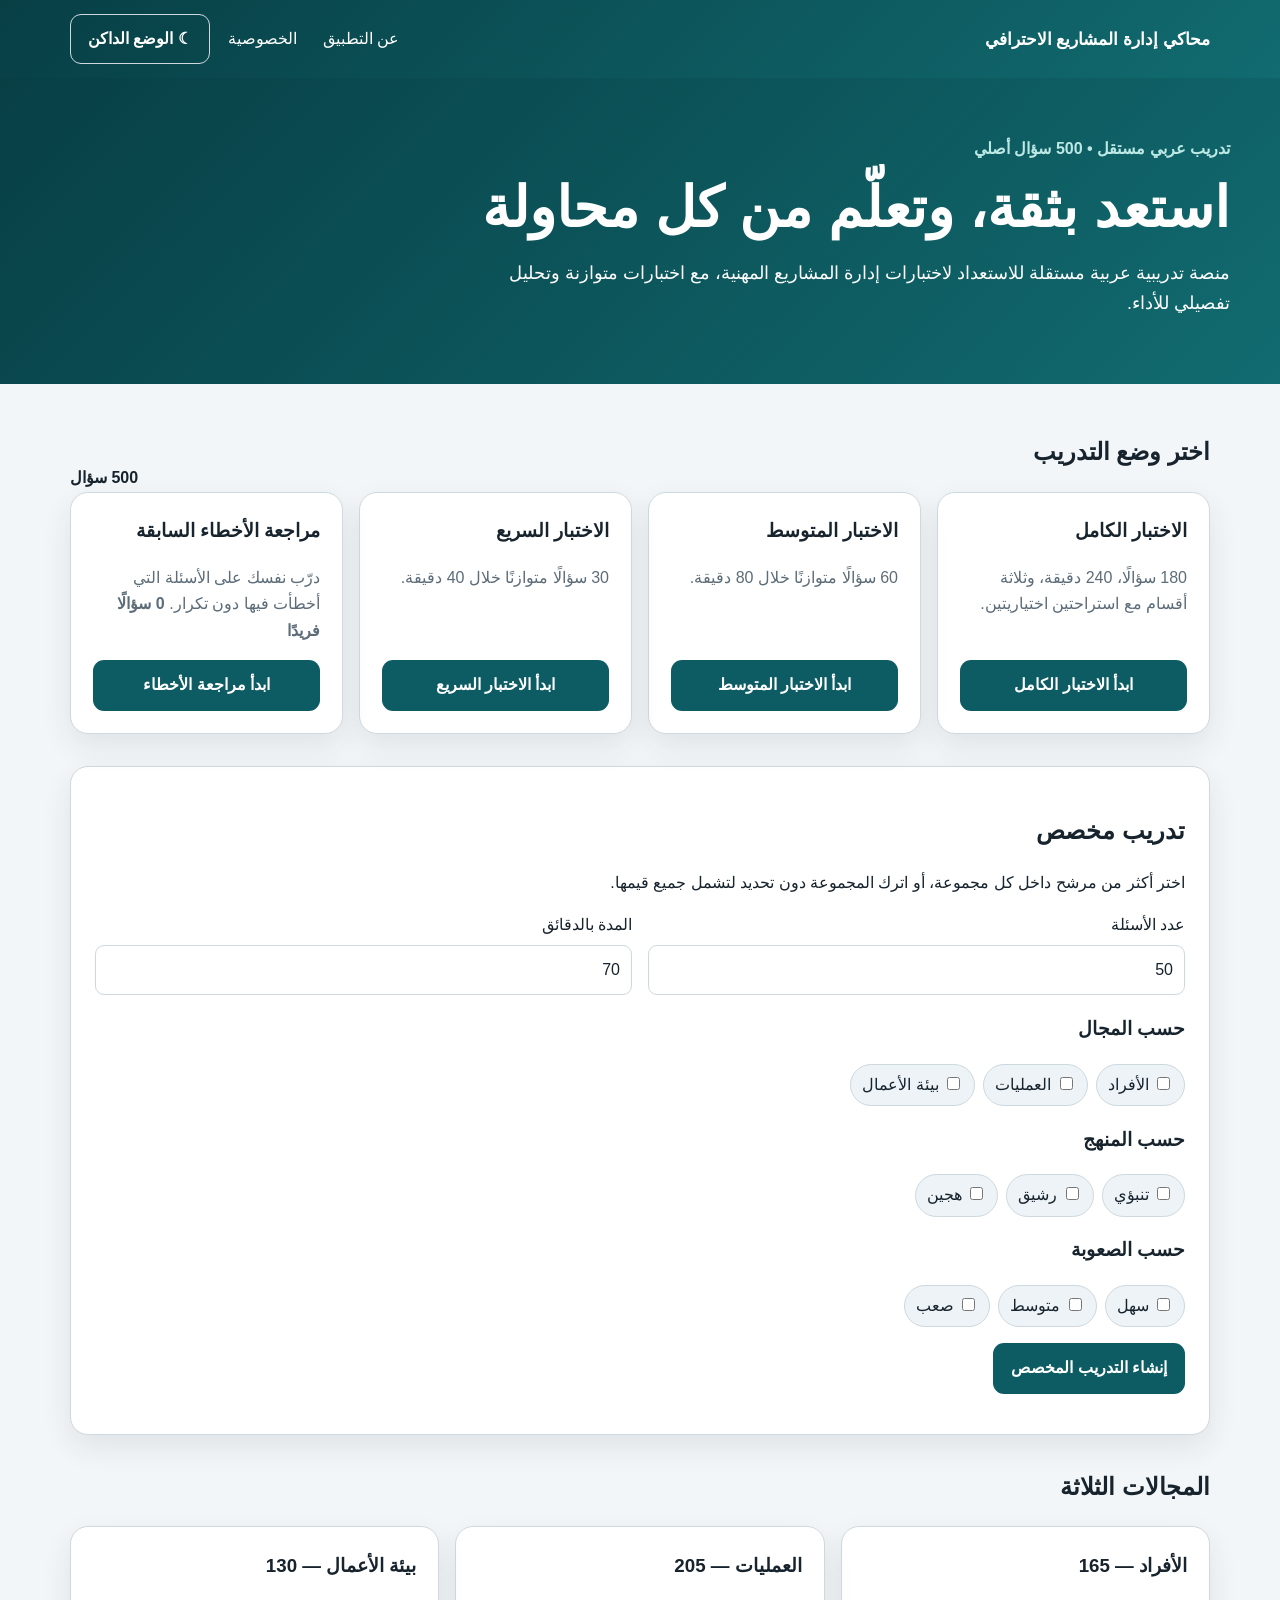
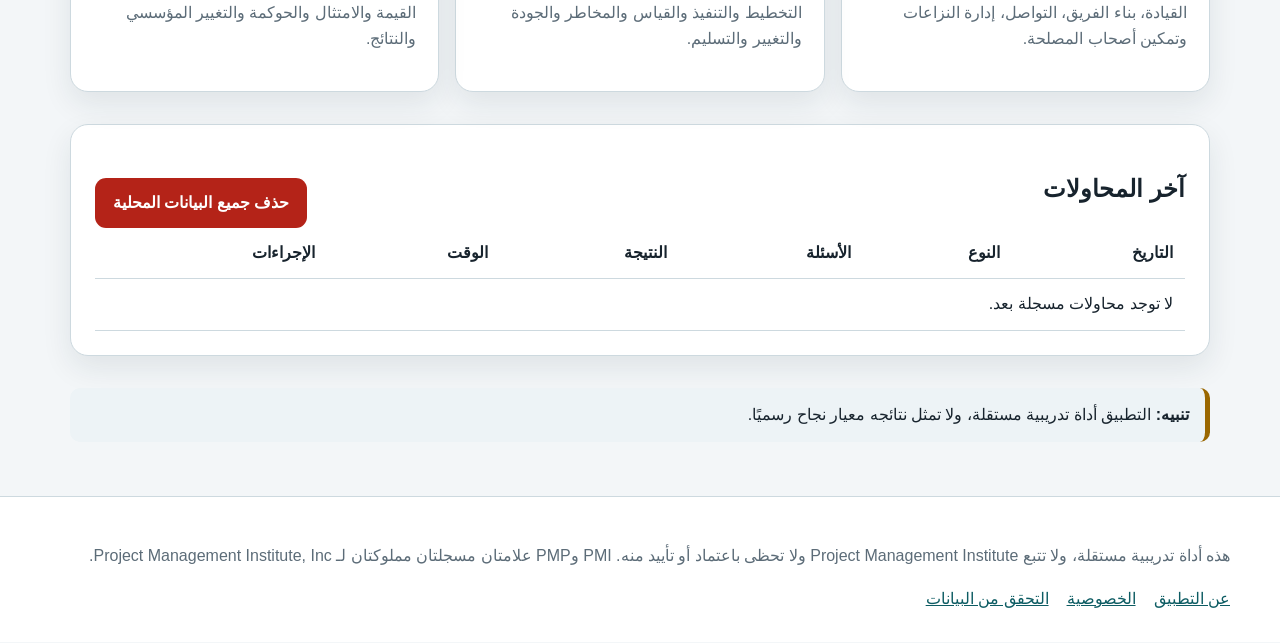
==== index.html @ 735edcb2 "initiat" ====
<!doctype html><html lang="ar" dir="rtl"><head><meta charset="utf-8"><meta name="viewport" content="width=device-width,initial-scale=1"><meta name="theme-color" content="#0d5c63"><title>محاكي إدارة المشاريع الاحترافي</title><meta name="description" content="منصة عربية مستقلة للتدريب على اختبارات إدارة المشاريع المهنية"><link rel="manifest" href="./manifest.webmanifest"><link rel="stylesheet" href="./assets/css/styles.css"><link rel="stylesheet" href="./assets/css/print.css"></head><body data-page="home"><a class="skip-link" href="#main">انتقل إلى المحتوى</a>
<header class="site-header"><nav class="nav" aria-label="التنقل الرئيسي"><a class="brand" href="./index.html">محاكي إدارة المشاريع الاحترافي</a><div class="nav-links"><a href="./about.html">عن التطبيق</a><a href="./privacy.html">الخصوصية</a><button class="btn btn-ghost" data-theme-toggle type="button">الوضع</button></div></nav></header>
<section class="hero"><div class="hero-inner"><div class="eyebrow">تدريب عربي مستقل • 500 سؤال أصلي</div><h1>استعد بثقة، وتعلّم من كل محاولة</h1><p>منصة تدريبية عربية مستقلة للاستعداد لاختبارات إدارة المشاريع المهنية، مع اختبارات متوازنة وتحليل تفصيلي للأداء.</p><div class="notice" data-update-notice hidden>تتوفر نسخة أحدث. أعد تحميل الصفحة للحصول عليها.</div></div></section>
<main id="main" class="container"><section class="notice" data-resume hidden><strong>لديك محاولة محفوظة.</strong> <a class="btn btn-primary" href="./exam.html?resume=1">استكمال المحاولة الحالية</a></section>
<section class="section"><div class="section-title"><h2>اختر وضع التدريب</h2><strong>500 سؤال</strong></div><div class="grid">
<article class="card"><h3>الاختبار الكامل</h3><p>180 سؤالًا، 240 دقيقة، وثلاثة أقسام مع استراحتين اختياريتين.</p><a class="btn btn-primary" href="./exam.html?mode=full">ابدأ الاختبار الكامل</a></article>
<article class="card"><h3>الاختبار المتوسط</h3><p>60 سؤالًا متوازنًا خلال 80 دقيقة.</p><a class="btn btn-primary" href="./exam.html?mode=medium">ابدأ الاختبار المتوسط</a></article>
<article class="card"><h3>الاختبار السريع</h3><p>30 سؤالًا متوازنًا خلال 40 دقيقة.</p><a class="btn btn-primary" href="./exam.html?mode=quick">ابدأ الاختبار السريع</a></article>
<article class="card"><h3>مراجعة الأخطاء السابقة</h3><p>درّب نفسك على الأسئلة التي أخطأت فيها دون تكرار. <strong data-mistakes-count>0 سؤال</strong></p><a class="btn btn-primary" data-mistakes-start href="./exam.html?mode=mistakes">ابدأ مراجعة الأخطاء</a></article></div></section>
<section class="panel section"><h2>تدريب مخصص</h2><p>اختر أكثر من مرشح داخل كل مجموعة، أو اترك المجموعة دون تحديد لتشمل جميع قيمها.</p><form data-custom-form><div class="form-grid"><label class="field">عدد الأسئلة<input name="count" type="number" min="10" max="200" value="50" required></label><label class="field">المدة بالدقائق<input name="minutes" type="number" min="10" max="300" value="70" required></label></div><h3>حسب المجال</h3><div class="checks"><label class="check-chip"><input type="checkbox" name="domain" value="الأفراد"> الأفراد</label><label class="check-chip"><input type="checkbox" name="domain" value="العمليات"> العمليات</label><label class="check-chip"><input type="checkbox" name="domain" value="بيئة الأعمال"> بيئة الأعمال</label></div><h3>حسب المنهج</h3><div class="checks"><label class="check-chip"><input type="checkbox" name="approach" value="تنبؤي"> تنبؤي</label><label class="check-chip"><input type="checkbox" name="approach" value="رشيق"> رشيق</label><label class="check-chip"><input type="checkbox" name="approach" value="هجين"> هجين</label></div><h3>حسب الصعوبة</h3><div class="checks"><label class="check-chip"><input type="checkbox" name="difficulty" value="سهل"> سهل</label><label class="check-chip"><input type="checkbox" name="difficulty" value="متوسط"> متوسط</label><label class="check-chip"><input type="checkbox" name="difficulty" value="صعب"> صعب</label></div><p><button class="btn btn-primary" type="submit">إنشاء التدريب المخصص</button></p></form></section>
<section class="section"><h2>المجالات الثلاثة</h2><div class="grid"><article class="card"><h3>الأفراد — 165</h3><p>القيادة، بناء الفريق، التواصل، إدارة النزاعات وتمكين أصحاب المصلحة.</p></article><article class="card"><h3>العمليات — 205</h3><p>التخطيط والتنفيذ والقياس والمخاطر والجودة والتغيير والتسليم.</p></article><article class="card"><h3>بيئة الأعمال — 130</h3><p>القيمة والامتثال والحوكمة والتغيير المؤسسي والنتائج.</p></article></div></section>
<section class="panel section"><div class="section-title"><h2>آخر المحاولات</h2><button class="btn btn-danger" data-clear-all type="button">حذف جميع البيانات المحلية</button></div><div class="table-wrap"><table><thead><tr><th>التاريخ</th><th>النوع</th><th>الأسئلة</th><th>النتيجة</th><th>الوقت</th><th>الإجراءات</th></tr></thead><tbody data-history></tbody></table></div></section><div class="notice warning"><strong>تنبيه:</strong> التطبيق أداة تدريبية مستقلة، ولا تمثل نتائجه معيار نجاح رسميًا.</div></main>
<footer class="site-footer"><div><p>هذه أداة تدريبية مستقلة، ولا تتبع Project Management Institute ولا تحظى باعتماد أو تأييد منه. PMI وPMP علامتان مسجلتان مملوكتان لـ Project Management Institute, Inc.</p><div class="footer-links"><a href="./about.html">عن التطبيق</a><a href="./privacy.html">الخصوصية</a><a href="./tools/validate.html">التحقق من البيانات</a></div></div></footer><div class="live-region" aria-live="polite" data-live></div><script type="module" src="./assets/js/app.js"></script></body></html>
---- assets/css/styles.css ----
:root{color-scheme:light;--bg:#f3f6f8;--surface:#fff;--surface-2:#edf3f6;--text:#17232d;--muted:#5c6c78;--primary:#0d5c63;--primary-2:#0a444a;--accent:#cf8b2b;--border:#cdd9df;--success:#18794e;--danger:#b42318;--warning:#9a6700;--shadow:0 12px 30px rgba(20,39,50,.09);--radius:18px;--focus:#1b77d2}
[data-theme=dark]{color-scheme:dark;--bg:#0f181d;--surface:#18252c;--surface-2:#22323a;--text:#eef5f6;--muted:#b3c1c8;--primary:#55b8b5;--primary-2:#78ceca;--accent:#e7a94e;--border:#3b5059;--success:#63d39a;--danger:#ff8e85;--warning:#f2c15e;--shadow:0 12px 32px rgba(0,0,0,.28);--focus:#79b8ff}
*{box-sizing:border-box}html{scroll-behavior:smooth}body{margin:0;background:var(--bg);color:var(--text);font-family:Tahoma,"Segoe UI",Arial,sans-serif;line-height:1.65}a{color:var(--primary)}button,input,select{font:inherit}button{cursor:pointer}.hidden,[hidden]{display:none!important}.skip-link{position:fixed;top:-80px;right:16px;z-index:999;background:var(--surface);padding:10px}.skip-link:focus{top:10px}.site-header{background:linear-gradient(135deg,#073f45,#116b70);color:#fff}.nav{max-width:1180px;margin:auto;padding:14px 20px;display:flex;align-items:center;gap:16px;justify-content:space-between}.brand{color:#fff;text-decoration:none;font-weight:800;font-size:1.08rem}.nav-links{display:flex;align-items:center;gap:10px;flex-wrap:wrap}.nav-links a{color:#fff;text-decoration:none;padding:8px}.hero{padding:58px 20px 48px;background:linear-gradient(135deg,#073f45,#116b70);color:#fff}.hero-inner,.container{max-width:1180px;margin:auto}.hero h1{font-size:clamp(2rem,5vw,3.5rem);line-height:1.2;margin:.2em 0}.hero p{max-width:760px;font-size:1.12rem}.eyebrow{color:#bde9e5;font-weight:700}.container{padding:28px 20px 54px}.section{margin:0 0 32px}.section-title{display:flex;align-items:end;justify-content:space-between;gap:12px}.grid{display:grid;grid-template-columns:repeat(auto-fit,minmax(245px,1fr));gap:16px}.card,.panel{background:var(--surface);border:1px solid var(--border);border-radius:var(--radius);box-shadow:var(--shadow)}.card{padding:22px;display:flex;flex-direction:column}.card h3{margin:.1em 0}.card p{color:var(--muted);flex:1}.panel{padding:24px}.metric{padding:16px;background:var(--surface-2);border-radius:14px}.metric strong{font-size:1.45rem;display:block}.btn{border:1px solid transparent;border-radius:11px;padding:11px 17px;min-height:46px;text-decoration:none;display:inline-flex;align-items:center;justify-content:center;gap:7px;font-weight:700}.btn-primary{background:var(--primary);color:#fff}.btn-secondary{background:var(--surface-2);color:var(--text);border-color:var(--border)}.btn-danger{background:var(--danger);color:#fff}.btn-ghost{background:transparent;color:inherit;border-color:var(--border)}.btn:focus-visible,a:focus-visible,input:focus-visible,select:focus-visible,summary:focus-visible{outline:3px solid var(--focus);outline-offset:3px}.notice{padding:14px 16px;border-right:5px solid var(--primary);background:var(--surface-2);border-radius:10px}.notice.warning{border-color:var(--warning)}.notice.error{border-color:var(--danger)}.site-footer{border-top:1px solid var(--border);padding:30px 20px;background:var(--surface);color:var(--muted)}.site-footer>div{max-width:1180px;margin:auto}.footer-links{display:flex;gap:18px;flex-wrap:wrap}.field{display:flex;flex-direction:column;gap:6px}.field input,.field select{padding:11px;border:1px solid var(--border);background:var(--surface);color:var(--text);border-radius:9px}.checks{display:flex;flex-wrap:wrap;gap:8px}.check-chip{border:1px solid var(--border);border-radius:999px;padding:7px 11px;background:var(--surface-2)}.form-grid{display:grid;grid-template-columns:repeat(auto-fit,minmax(190px,1fr));gap:16px}.table-wrap{overflow:auto}table{width:100%;border-collapse:collapse}th,td{padding:12px;text-align:right;border-bottom:1px solid var(--border)}.status{font-weight:800}.status.good{color:var(--success)}.status.bad{color:var(--danger)}.status.neutral{color:var(--warning)}
.exam-header{position:sticky;top:0;z-index:20;background:color-mix(in srgb,var(--bg) 92%,transparent);backdrop-filter:blur(10px);border-bottom:1px solid var(--border)}.exam-top{max-width:1280px;margin:auto;padding:10px 18px;display:grid;grid-template-columns:1fr auto auto;gap:15px;align-items:center}.progress-track{height:9px;background:var(--surface-2);border-radius:99px;overflow:hidden}.progress-bar{height:100%;background:var(--primary);width:0}.timer{font-weight:900;font-size:1.25rem;font-variant-numeric:tabular-nums}.exam-layout{max-width:1280px;margin:auto;padding:22px 18px 50px;display:grid;grid-template-columns:minmax(0,1fr) 280px;gap:20px}.question-card{background:var(--surface);border:1px solid var(--border);border-radius:var(--radius);padding:25px;box-shadow:var(--shadow)}.question-meta{display:flex;gap:8px;flex-wrap:wrap;color:var(--muted)}.tag{padding:3px 9px;border-radius:99px;background:var(--surface-2)}.prompt{font-size:1.2rem;font-weight:700;margin:22px 0}.option{display:flex;gap:11px;padding:13px;margin:9px 0;border:1px solid var(--border);border-radius:12px}.option:has(input:checked){border-color:var(--primary);background:color-mix(in srgb,var(--primary) 10%,var(--surface))}.option input{width:20px;height:20px;flex:0 0 auto}.exam-actions{display:flex;justify-content:space-between;gap:10px;flex-wrap:wrap;margin-top:24px}.action-group{display:flex;gap:9px;flex-wrap:wrap}.sidebar{position:sticky;top:90px;align-self:start}.question-grid{display:grid;grid-template-columns:repeat(6,1fr);gap:7px;max-height:60vh;overflow:auto}.qnav{aspect-ratio:1;border:1px solid var(--border);background:var(--surface);color:var(--text);border-radius:8px;position:relative}.qnav.current{outline:3px solid var(--primary)}.qnav.answered{background:color-mix(in srgb,var(--success) 20%,var(--surface))}.qnav.flagged::after{content:"★";position:absolute;top:-7px;left:-4px;color:var(--accent)}.case-box{border:1px solid var(--accent);background:color-mix(in srgb,var(--accent) 8%,var(--surface));border-radius:13px;padding:15px;margin:15px 0}.order-list{display:grid;gap:9px}.order-item{display:grid;grid-template-columns:35px 1fr auto;gap:10px;align-items:center;border:1px solid var(--border);padding:10px;border-radius:10px}.order-buttons{display:flex;gap:5px}.order-buttons button{min-width:42px}.match-row{display:grid;grid-template-columns:minmax(170px,1fr) minmax(180px,1fr);gap:12px;align-items:center;margin:10px 0}.break-overlay{position:fixed;inset:0;z-index:50;background:rgba(0,0,0,.65);display:grid;place-items:center;padding:20px}.break-box{max-width:540px;background:var(--surface);padding:34px;border-radius:var(--radius);text-align:center}.break-time{font-size:2.5rem;font-weight:900}.score{width:180px;height:180px;border-radius:50%;display:grid;place-items:center;margin:auto;background:conic-gradient(var(--primary) var(--score),var(--surface-2) 0)}.score-inner{width:145px;height:145px;border-radius:50%;background:var(--surface);display:grid;place-items:center;text-align:center}.score-inner strong{font-size:2rem}.bar{height:8px;background:var(--surface-2);border-radius:99px;overflow:hidden}.bar>i{display:block;height:100%;background:var(--primary)}.review-card{margin:0 0 18px}.review-options{list-style:none;padding:0}.review-options li{padding:8px;border-radius:8px;margin:5px 0}.review-options .user{border:2px solid var(--accent)}.review-options .correct-answer{background:color-mix(in srgb,var(--success) 16%,var(--surface))}.live-region{position:absolute;width:1px;height:1px;overflow:hidden;clip:rect(0,0,0,0)}dialog{max-width:520px;border:0;border-radius:16px;background:var(--surface);color:var(--text);padding:25px}dialog::backdrop{background:rgba(0,0,0,.62)}
@media(max-width:800px){.exam-layout{grid-template-columns:1fr}.sidebar{position:static}.question-grid{grid-template-columns:repeat(10,1fr);max-height:230px}.exam-top{grid-template-columns:1fr auto}.exam-top .end-exam{grid-column:1/-1}.nav{align-items:flex-start}.nav-links{justify-content:flex-end}.match-row{grid-template-columns:1fr}}
@media(max-width:520px){.container{padding-inline:12px}.panel,.question-card{padding:16px}.question-grid{grid-template-columns:repeat(7,1fr)}.exam-actions,.action-group{width:100%}.exam-actions .btn{flex:1}.order-item{grid-template-columns:30px 1fr}.order-buttons{grid-column:2/-1}.hero{padding-top:35px}}
@media(prefers-reduced-motion:reduce){*,*::before,*::after{scroll-behavior:auto!important;animation:none!important;transition:none!important}}
---- assets/css/print.css ----
@media print{.site-header,.site-footer,.no-print,.btn,.exam-header,.sidebar{display:none!important}body{background:#fff;color:#000;font-size:11pt}.container{max-width:none;padding:0}.panel,.card,.review-card{box-shadow:none;border:1px solid #aaa;break-inside:avoid}.grid{display:block}.metric{margin:5px 0}.score{border:2px solid #000;background:none}.bar{border:1px solid #777}.bar>i{background:#333}a{color:#000;text-decoration:none}}
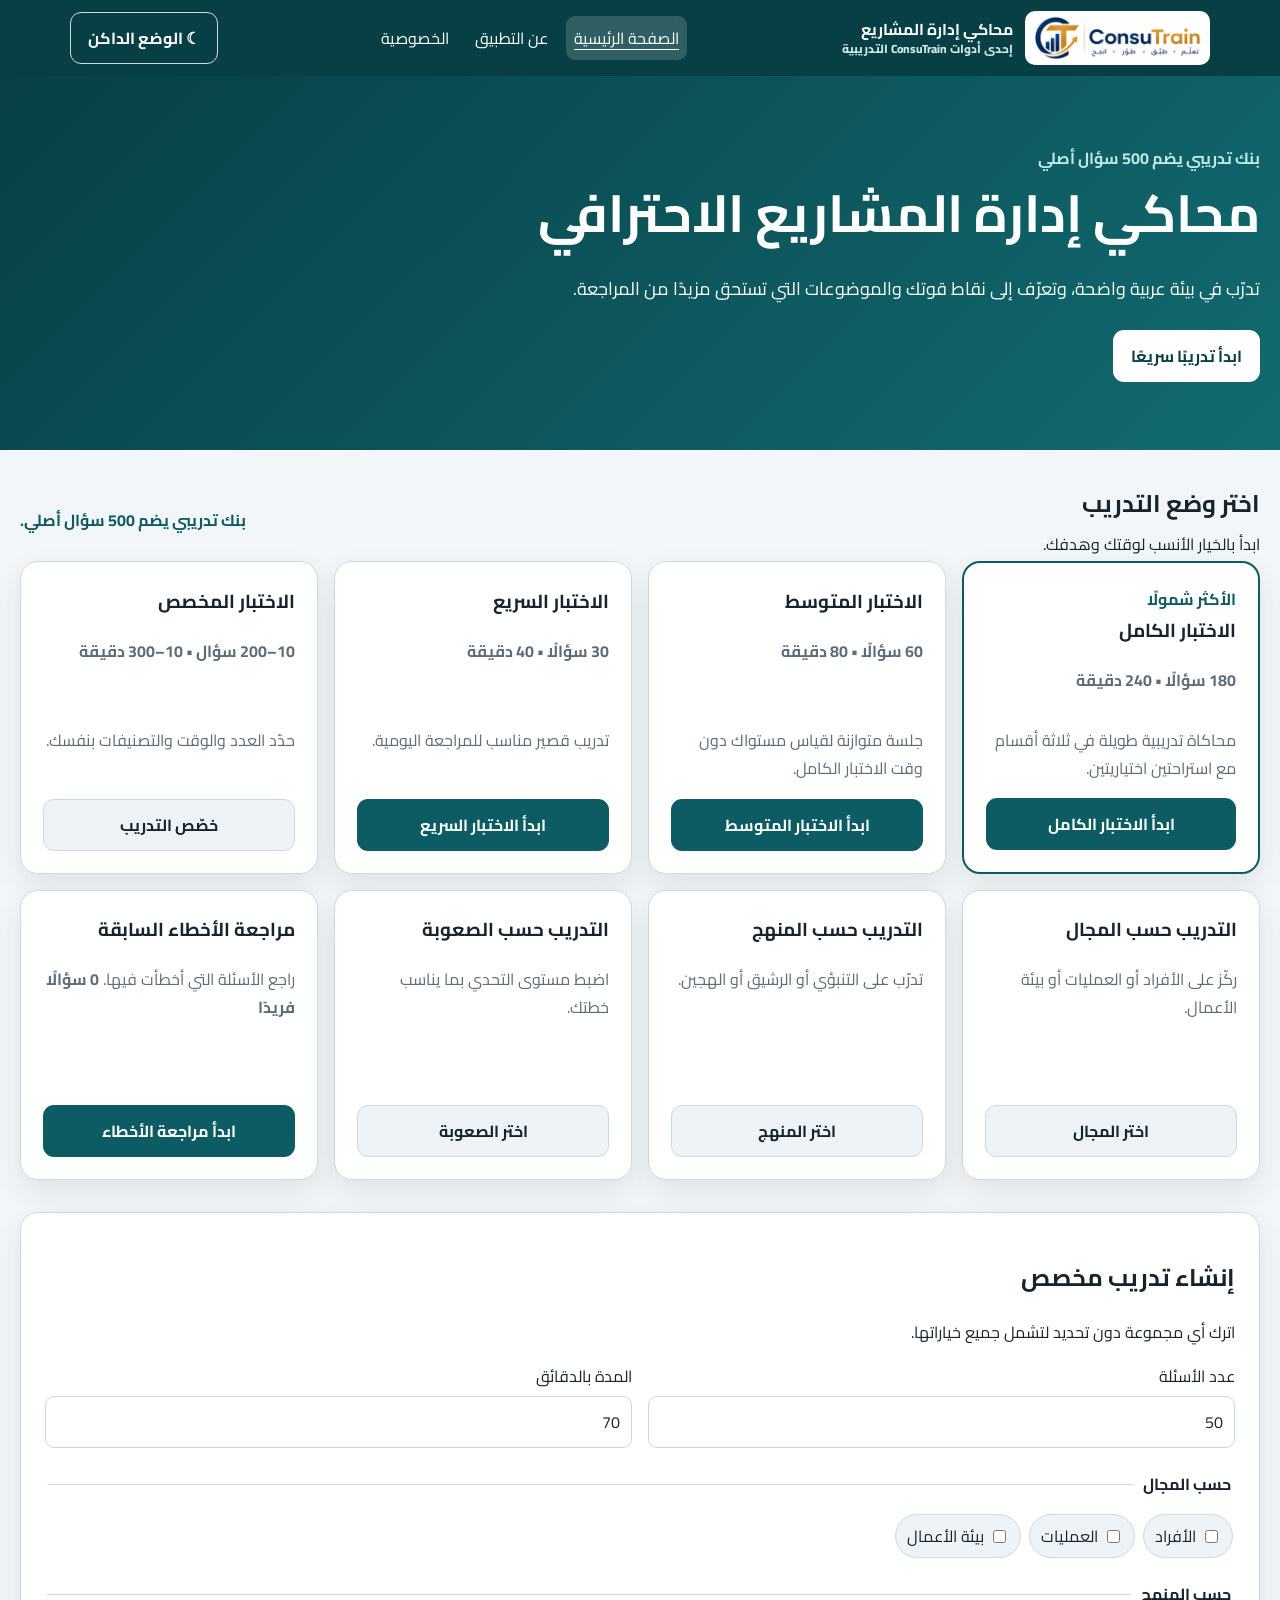
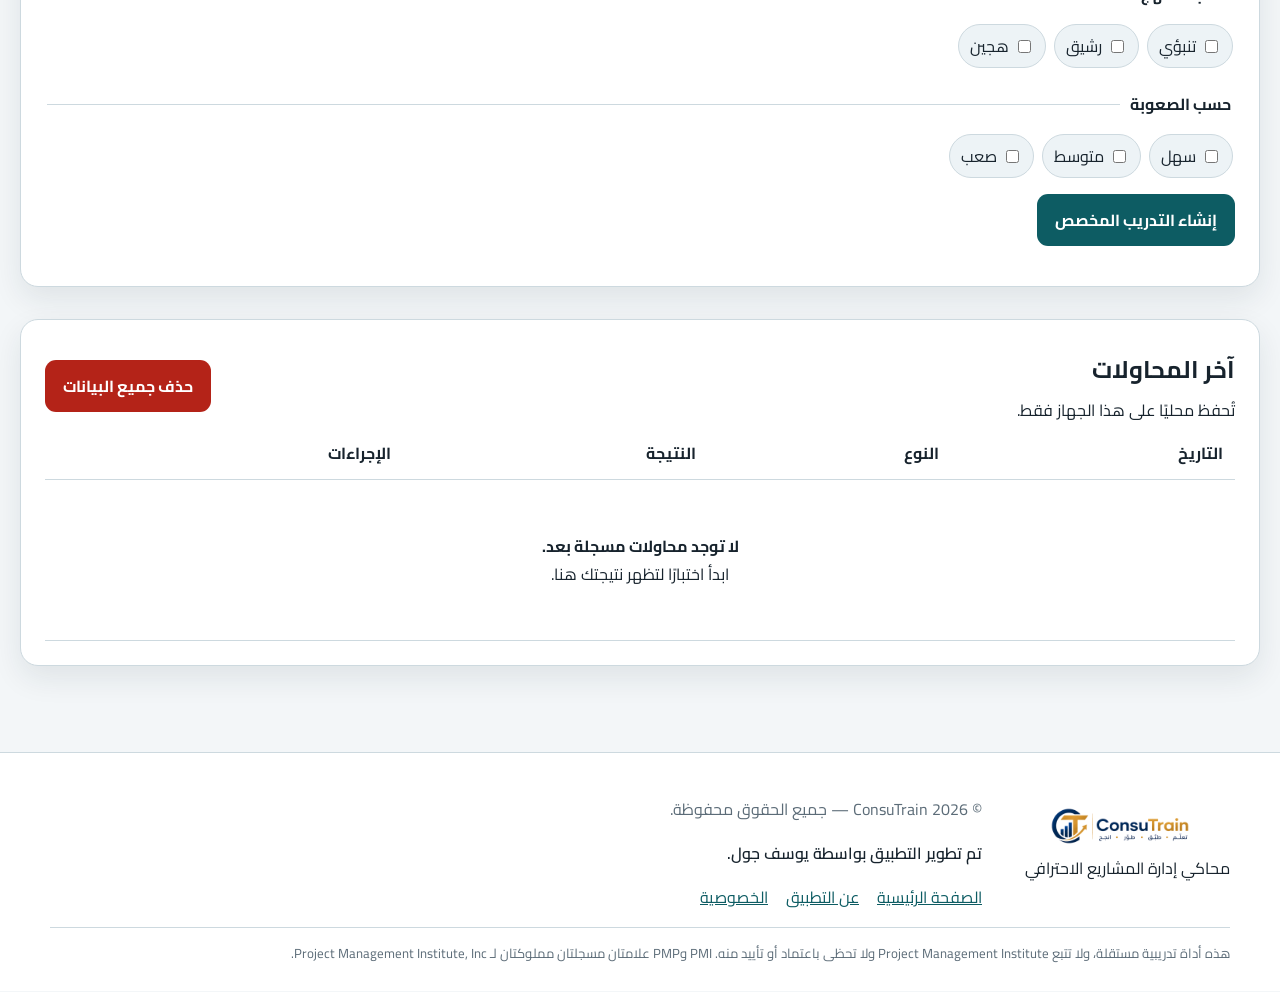
==== commit 9d0652ad: "app" ====
--- a/index.html
+++ b/index.html
@@ -1,13 +1,12 @@
-<!doctype html><html lang="ar" dir="rtl"><head><meta charset="utf-8"><meta name="viewport" content="width=device-width,initial-scale=1"><meta name="theme-color" content="#0d5c63"><title>محاكي إدارة المشاريع الاحترافي</title><meta name="description" content="منصة عربية مستقلة للتدريب على اختبارات إدارة المشاريع المهنية"><link rel="manifest" href="./manifest.webmanifest"><link rel="stylesheet" href="./assets/css/styles.css"><link rel="stylesheet" href="./assets/css/print.css"></head><body data-page="home"><a class="skip-link" href="#main">انتقل إلى المحتوى</a>
-<header class="site-header"><nav class="nav" aria-label="التنقل الرئيسي"><a class="brand" href="./index.html">محاكي إدارة المشاريع الاحترافي</a><div class="nav-links"><a href="./about.html">عن التطبيق</a><a href="./privacy.html">الخصوصية</a><button class="btn btn-ghost" data-theme-toggle type="button">الوضع</button></div></nav></header>
-<section class="hero"><div class="hero-inner"><div class="eyebrow">تدريب عربي مستقل • 500 سؤال أصلي</div><h1>استعد بثقة، وتعلّم من كل محاولة</h1><p>منصة تدريبية عربية مستقلة للاستعداد لاختبارات إدارة المشاريع المهنية، مع اختبارات متوازنة وتحليل تفصيلي للأداء.</p><div class="notice" data-update-notice hidden>تتوفر نسخة أحدث. أعد تحميل الصفحة للحصول عليها.</div></div></section>
-<main id="main" class="container"><section class="notice" data-resume hidden><strong>لديك محاولة محفوظة.</strong> <a class="btn btn-primary" href="./exam.html?resume=1">استكمال المحاولة الحالية</a></section>
-<section class="section"><div class="section-title"><h2>اختر وضع التدريب</h2><strong>500 سؤال</strong></div><div class="grid">
-<article class="card"><h3>الاختبار الكامل</h3><p>180 سؤالًا، 240 دقيقة، وثلاثة أقسام مع استراحتين اختياريتين.</p><a class="btn btn-primary" href="./exam.html?mode=full">ابدأ الاختبار الكامل</a></article>
-<article class="card"><h3>الاختبار المتوسط</h3><p>60 سؤالًا متوازنًا خلال 80 دقيقة.</p><a class="btn btn-primary" href="./exam.html?mode=medium">ابدأ الاختبار المتوسط</a></article>
-<article class="card"><h3>الاختبار السريع</h3><p>30 سؤالًا متوازنًا خلال 40 دقيقة.</p><a class="btn btn-primary" href="./exam.html?mode=quick">ابدأ الاختبار السريع</a></article>
-<article class="card"><h3>مراجعة الأخطاء السابقة</h3><p>درّب نفسك على الأسئلة التي أخطأت فيها دون تكرار. <strong data-mistakes-count>0 سؤال</strong></p><a class="btn btn-primary" data-mistakes-start href="./exam.html?mode=mistakes">ابدأ مراجعة الأخطاء</a></article></div></section>
-<section class="panel section"><h2>تدريب مخصص</h2><p>اختر أكثر من مرشح داخل كل مجموعة، أو اترك المجموعة دون تحديد لتشمل جميع قيمها.</p><form data-custom-form><div class="form-grid"><label class="field">عدد الأسئلة<input name="count" type="number" min="10" max="200" value="50" required></label><label class="field">المدة بالدقائق<input name="minutes" type="number" min="10" max="300" value="70" required></label></div><h3>حسب المجال</h3><div class="checks"><label class="check-chip"><input type="checkbox" name="domain" value="الأفراد"> الأفراد</label><label class="check-chip"><input type="checkbox" name="domain" value="العمليات"> العمليات</label><label class="check-chip"><input type="checkbox" name="domain" value="بيئة الأعمال"> بيئة الأعمال</label></div><h3>حسب المنهج</h3><div class="checks"><label class="check-chip"><input type="checkbox" name="approach" value="تنبؤي"> تنبؤي</label><label class="check-chip"><input type="checkbox" name="approach" value="رشيق"> رشيق</label><label class="check-chip"><input type="checkbox" name="approach" value="هجين"> هجين</label></div><h3>حسب الصعوبة</h3><div class="checks"><label class="check-chip"><input type="checkbox" name="difficulty" value="سهل"> سهل</label><label class="check-chip"><input type="checkbox" name="difficulty" value="متوسط"> متوسط</label><label class="check-chip"><input type="checkbox" name="difficulty" value="صعب"> صعب</label></div><p><button class="btn btn-primary" type="submit">إنشاء التدريب المخصص</button></p></form></section>
-<section class="section"><h2>المجالات الثلاثة</h2><div class="grid"><article class="card"><h3>الأفراد — 165</h3><p>القيادة، بناء الفريق، التواصل، إدارة النزاعات وتمكين أصحاب المصلحة.</p></article><article class="card"><h3>العمليات — 205</h3><p>التخطيط والتنفيذ والقياس والمخاطر والجودة والتغيير والتسليم.</p></article><article class="card"><h3>بيئة الأعمال — 130</h3><p>القيمة والامتثال والحوكمة والتغيير المؤسسي والنتائج.</p></article></div></section>
-<section class="panel section"><div class="section-title"><h2>آخر المحاولات</h2><button class="btn btn-danger" data-clear-all type="button">حذف جميع البيانات المحلية</button></div><div class="table-wrap"><table><thead><tr><th>التاريخ</th><th>النوع</th><th>الأسئلة</th><th>النتيجة</th><th>الوقت</th><th>الإجراءات</th></tr></thead><tbody data-history></tbody></table></div></section><div class="notice warning"><strong>تنبيه:</strong> التطبيق أداة تدريبية مستقلة، ولا تمثل نتائجه معيار نجاح رسميًا.</div></main>
-<footer class="site-footer"><div><p>هذه أداة تدريبية مستقلة، ولا تتبع Project Management Institute ولا تحظى باعتماد أو تأييد منه. PMI وPMP علامتان مسجلتان مملوكتان لـ Project Management Institute, Inc.</p><div class="footer-links"><a href="./about.html">عن التطبيق</a><a href="./privacy.html">الخصوصية</a><a href="./tools/validate.html">التحقق من البيانات</a></div></div></footer><div class="live-region" aria-live="polite" data-live></div><script type="module" src="./assets/js/app.js"></script></body></html>
+<!doctype html>
+<html lang="ar" dir="rtl"><head><meta charset="utf-8"><meta name="viewport" content="width=device-width,initial-scale=1"><meta name="theme-color" content="#0d5c63"><title>محاكي إدارة المشاريع الاحترافي</title><meta name="description" content="منصة عربية مستقلة للتدريب على اختبارات إدارة المشاريع المهنية"><link rel="manifest" href="./manifest.webmanifest"><link rel="stylesheet" href="./assets/css/styles.css"><link rel="stylesheet" href="./assets/css/print.css"><script src="./assets/js/includes.js" defer></script></head>
+<body data-page="home"><div id="site-header"></div><section class="hero"><div class="hero-inner"><div class="eyebrow">بنك تدريبي يضم 500 سؤال أصلي</div><h1>محاكي إدارة المشاريع الاحترافي</h1><p>تدرّب في بيئة عربية واضحة، وتعرّف إلى نقاط قوتك والموضوعات التي تستحق مزيدًا من المراجعة.</p><a class="btn btn-primary hero-cta" href="./exam.html?mode=quick">ابدأ تدريبًا سريعًا</a><div class="notice update-notice" data-update-notice hidden><span>يتوفر تحديث جديد للتطبيق.</span><button class="btn btn-secondary" data-apply-update type="button">التحديث الآن</button><button class="btn btn-ghost" data-dismiss-update type="button">لاحقًا</button></div></div></section>
+<main id="main-content" class="container"><section class="resume-card panel" data-resume hidden><div><span class="eyebrow">محاولة محفوظة</span><h2>واصل من حيث توقفت</h2><p data-resume-detail>يمكنك استكمال محاولتك مع الاحتفاظ بالإجابات والوقت.</p></div><a class="btn btn-primary" href="./exam.html?resume=1">استكمال المحاولة</a></section>
+<section class="section"><div class="section-title"><div><h2>اختر وضع التدريب</h2><p>ابدأ بالخيار الأنسب لوقتك وهدفك.</p></div><strong class="bank-label">بنك تدريبي يضم 500 سؤال أصلي.</strong></div><div class="grid mode-grid">
+<article class="card featured"><span class="card-kicker">الأكثر شمولًا</span><h3>الاختبار الكامل</h3><p><strong>180 سؤالًا • 240 دقيقة</strong></p><p>محاكاة تدريبية طويلة في ثلاثة أقسام مع استراحتين اختياريتين.</p><a class="btn btn-primary" href="./exam.html?mode=full">ابدأ الاختبار الكامل</a></article>
+<article class="card"><h3>الاختبار المتوسط</h3><p><strong>60 سؤالًا • 80 دقيقة</strong></p><p>جلسة متوازنة لقياس مستواك دون وقت الاختبار الكامل.</p><a class="btn btn-primary" href="./exam.html?mode=medium">ابدأ الاختبار المتوسط</a></article>
+<article class="card"><h3>الاختبار السريع</h3><p><strong>30 سؤالًا • 40 دقيقة</strong></p><p>تدريب قصير مناسب للمراجعة اليومية.</p><a class="btn btn-primary" href="./exam.html?mode=quick">ابدأ الاختبار السريع</a></article>
+<article class="card"><h3>الاختبار المخصص</h3><p><strong>10–200 سؤال • 10–300 دقيقة</strong></p><p>حدّد العدد والوقت والتصنيفات بنفسك.</p><a class="btn btn-secondary" href="#custom-training">خصّص التدريب</a></article>
+<article class="card"><h3>التدريب حسب المجال</h3><p>ركّز على الأفراد أو العمليات أو بيئة الأعمال.</p><a class="btn btn-secondary" href="#custom-domain">اختر المجال</a></article><article class="card"><h3>التدريب حسب المنهج</h3><p>تدرّب على التنبؤي أو الرشيق أو الهجين.</p><a class="btn btn-secondary" href="#custom-approach">اختر المنهج</a></article><article class="card"><h3>التدريب حسب الصعوبة</h3><p>اضبط مستوى التحدي بما يناسب خطتك.</p><a class="btn btn-secondary" href="#custom-difficulty">اختر الصعوبة</a></article><article class="card"><h3>مراجعة الأخطاء السابقة</h3><p>راجع الأسئلة التي أخطأت فيها. <strong data-mistakes-count>0 سؤال</strong></p><a class="btn btn-primary" data-mistakes-start href="./exam.html?mode=mistakes">ابدأ مراجعة الأخطاء</a></article></div></section>
+<section class="panel section" id="custom-training"><h2>إنشاء تدريب مخصص</h2><p>اترك أي مجموعة دون تحديد لتشمل جميع خياراتها.</p><form data-custom-form><div class="form-grid"><label class="field">عدد الأسئلة<input name="count" type="number" min="10" max="200" value="50" required></label><label class="field">المدة بالدقائق<input name="minutes" type="number" min="10" max="300" value="70" required></label></div><fieldset id="custom-domain"><legend>حسب المجال</legend><div class="checks"><label class="check-chip"><input type="checkbox" name="domain" value="الأفراد"> الأفراد</label><label class="check-chip"><input type="checkbox" name="domain" value="العمليات"> العمليات</label><label class="check-chip"><input type="checkbox" name="domain" value="بيئة الأعمال"> بيئة الأعمال</label></div></fieldset><fieldset id="custom-approach"><legend>حسب المنهج</legend><div class="checks"><label class="check-chip"><input type="checkbox" name="approach" value="تنبؤي"> تنبؤي</label><label class="check-chip"><input type="checkbox" name="approach" value="رشيق"> رشيق</label><label class="check-chip"><input type="checkbox" name="approach" value="هجين"> هجين</label></div></fieldset><fieldset id="custom-difficulty"><legend>حسب الصعوبة</legend><div class="checks"><label class="check-chip"><input type="checkbox" name="difficulty" value="سهل"> سهل</label><label class="check-chip"><input type="checkbox" name="difficulty" value="متوسط"> متوسط</label><label class="check-chip"><input type="checkbox" name="difficulty" value="صعب"> صعب</label></div></fieldset><p><button class="btn btn-primary" type="submit">إنشاء التدريب المخصص</button></p></form></section>
+<section class="panel section"><div class="section-title"><div><h2>آخر المحاولات</h2><p>تُحفظ محليًا على هذا الجهاز فقط.</p></div><button class="btn btn-danger" data-clear-all type="button">حذف جميع البيانات</button></div><div class="table-wrap"><table><thead><tr><th>التاريخ</th><th>النوع</th><th>النتيجة</th><th>الإجراءات</th></tr></thead><tbody data-history></tbody></table></div></section></main><div id="site-footer"></div><div class="live-region" aria-live="polite" data-live></div><dialog id="app-dialog" aria-labelledby="dialog-title"><h2 id="dialog-title"></h2><p data-dialog-message></p><div class="action-group"><button class="btn btn-secondary" data-dialog-cancel type="button">إلغاء</button><button class="btn btn-danger" data-dialog-confirm type="button">تأكيد</button></div></dialog><script type="module" src="./assets/js/app.js"></script></body></html>
--- a/assets/css/styles.css
+++ b/assets/css/styles.css
@@ -5,3 +5,13 @@
 @media(max-width:800px){.exam-layout{grid-template-columns:1fr}.sidebar{position:static}.question-grid{grid-template-columns:repeat(10,1fr);max-height:230px}.exam-top{grid-template-columns:1fr auto}.exam-top .end-exam{grid-column:1/-1}.nav{align-items:flex-start}.nav-links{justify-content:flex-end}.match-row{grid-template-columns:1fr}}
 @media(max-width:520px){.container{padding-inline:12px}.panel,.question-card{padding:16px}.question-grid{grid-template-columns:repeat(7,1fr)}.exam-actions,.action-group{width:100%}.exam-actions .btn{flex:1}.order-item{grid-template-columns:30px 1fr}.order-buttons{grid-column:2/-1}.hero{padding-top:35px}}
 @media(prefers-reduced-motion:reduce){*,*::before,*::after{scroll-behavior:auto!important;animation:none!important;transition:none!important}}
+
+/* ConsuTrain final experience layer */
+@font-face{font-family:"Cairo";src:url("../fonts/Cairo-VariableFont_slnt,wght.woff2") format("woff2-variations"),url("../fonts/Cairo-Regular.ttf") format("truetype");font-style:normal;font-weight:200 1000;font-display:swap}
+@font-face{font-family:"Cairo";src:url("../fonts/Cairo-Bold.ttf") format("truetype");font-style:normal;font-weight:700;font-display:swap}
+html{overflow-x:hidden}body{font-family:"Cairo","Segoe UI",Tahoma,Arial,sans-serif;line-height:1.75;overflow-x:hidden}h1,h2,h3,strong,.btn{font-weight:700}p,li{overflow-wrap:anywhere}.container{min-height:45vh}.site-header{position:relative;z-index:40;background:#073f45}.nav{min-height:76px;padding-block:8px}.brand{display:flex;align-items:center;gap:12px;min-width:0}.brand-logo-wrap,.footer-logo-wrap{display:flex;align-items:center;justify-content:center;background:#fff;border-radius:10px;padding:4px 8px}.brand-logo{display:block;width:auto;height:46px;max-width:220px;object-fit:contain}.brand-copy{display:grid;line-height:1.35;color:#fff}.brand-copy strong{font-size:.98rem}.brand-copy small{font-size:.74rem;color:#cce9e7}.nav-links a[aria-current=page]{background:rgba(255,255,255,.16);border-radius:9px;text-decoration:underline;text-underline-offset:5px}.nav-toggle{display:none;color:#fff}.theme-toggle{color:#fff;white-space:nowrap}.skip-link{color:var(--text);border-radius:8px;font-weight:700}.hero{padding-block:clamp(38px,7vw,68px)}.hero-inner{display:grid;justify-items:start}.hero h1{font-size:clamp(1.8rem,5vw,3.25rem)}.hero-cta{background:#fff;color:#073f45;margin-top:8px}.update-notice{display:flex;gap:10px;align-items:center;flex-wrap:wrap;margin-top:18px;background:#fff;color:#17232d}.resume-card{display:flex;align-items:center;justify-content:space-between;gap:20px;margin-bottom:30px;border-color:var(--primary)}.resume-card h2{margin:.15em 0}.section-title{align-items:center}.section-title h2,.section-title p{margin-block:.2em}.bank-label{color:var(--primary)}.mode-grid .card{min-height:290px}.card.featured{border:2px solid var(--primary)}.card-kicker{color:var(--primary);font-weight:700}.card .btn{margin-top:auto}.panel+ .panel,#metrics .panel,.validation-grid{margin-top:18px}fieldset{border:0;border-top:1px solid var(--border);margin-top:22px;padding:16px 0 0}legend{font-weight:700;padding-inline-end:10px}.check-chip{min-height:44px;display:flex;align-items:center;gap:5px}.notice.success{border-color:var(--success)}.empty-state{text-align:center;max-width:700px;margin:40px auto}.prose{max-width:850px;margin:auto}.site-footer{padding-block:26px}.footer-inner{display:grid;grid-template-columns:220px 1fr;gap:16px 28px;align-items:center}.footer-brand{color:var(--text)}.footer-brand p{margin:.35em 0}.footer-logo-wrap img{display:block;width:auto;height:38px;max-width:190px;object-fit:contain}.developer-credit{font-weight:600;color:var(--text)}.legal-note{grid-column:1/-1;border-top:1px solid var(--border);padding-top:14px;margin:0;font-size:.82rem;line-height:1.7}.includes-fallback span{font-size:.8rem}.brand-text{color:#fff;font-weight:700;text-decoration:none}
+.exam-header{top:0}.timer-wrap{text-align:center}.timer-wrap small{display:block;color:var(--muted);line-height:1.2}.timer.status-bad{color:var(--danger);background:color-mix(in srgb,var(--danger) 10%,transparent);border-radius:8px;padding-inline:8px}.prompt{font-size:clamp(1.12rem,2.5vw,1.42rem);line-height:1.8;margin-block:26px}.option{min-height:58px;align-items:flex-start;cursor:pointer;padding:15px}.option:hover{border-color:var(--primary)}.option:has(input:checked)::after{content:"✓ محدد";margin-inline-start:auto;color:var(--primary);font-weight:700;white-space:nowrap}.answer-guidance{margin-bottom:16px}.order-item{min-height:62px}.order-buttons button{min-width:46px;min-height:46px}.match-row select{min-height:50px;padding:10px;border:1px solid var(--border);border-radius:9px;background:var(--surface);color:var(--text)}.sidebar-title{display:flex;justify-content:space-between;align-items:center}.sidebar-close,.sidebar-toggle{display:none}.question-legend{display:grid;grid-template-columns:1fr 1fr;gap:6px;font-size:.78rem}.question-legend span{display:flex;align-items:center;gap:5px}.question-legend i{width:15px;height:15px;border:1px solid var(--border);border-radius:4px;display:inline-grid;place-items:center;font-style:normal}.legend-current{outline:2px solid var(--primary)}.legend-answered{background:color-mix(in srgb,var(--success) 20%,var(--surface))}.legend-flagged{color:var(--accent)}.qnav.flagged::after{content:"★"}.result-overview{display:grid;grid-template-columns:220px 1fr;gap:28px;align-items:center}.filter-bar{display:flex;gap:8px;flex-wrap:wrap;margin:18px 0}.review-card .explanation{margin-top:18px}.review-answer{padding:12px;background:var(--surface-2);border-radius:9px}.validation-grid{display:grid;grid-template-columns:1fr 1fr;gap:18px}.validation-metrics{margin:18px 0}.validation-metrics .metric span{float:left;color:var(--success)}
+body[data-layout=exam] .site-header .nav{min-height:62px}body[data-layout=exam] .brand-logo{height:36px}body[data-layout=exam] .brand-copy small,body[data-layout=exam] .nav-links,body[data-layout=exam] .nav-toggle{display:none}body[data-layout=exam] .site-footer{display:none}
+@media(max-width:800px){.nav{flex-wrap:wrap}.brand-logo{height:38px;max-width:175px}.brand-copy small{display:none}.nav-toggle{display:inline-flex;order:2}.theme-toggle{order:3}.nav-links{display:none;order:4;width:100%;padding:8px;background:rgba(0,0,0,.14);border-radius:10px}.nav-links.is-open{display:grid}.nav-links a{min-height:46px}.nav-open{overflow:hidden}.footer-inner{grid-template-columns:1fr}.legal-note{grid-column:auto}.result-overview{grid-template-columns:1fr}.sidebar-toggle{display:inline-flex;position:fixed;bottom:16px;left:16px;z-index:31}.sidebar{display:none;position:fixed;inset:74px 12px 12px;z-index:30;overflow:auto}.sidebar.is-open{display:block}.sidebar-close{display:inline-flex}.validation-grid{grid-template-columns:1fr}body[data-layout=exam] .brand-copy strong{font-size:.8rem}.exam-layout{padding-bottom:80px}}
+@media(max-width:520px){.brand-copy{display:none}.nav{gap:6px;padding-inline:10px}.nav>*{min-width:0}.brand-logo{height:34px;max-width:118px}.brand-logo-wrap{padding-inline:5px}.nav-toggle-label{display:none}.theme-toggle{padding-inline:8px;font-size:.82rem}.section-title,.resume-card{align-items:stretch;flex-direction:column}.mode-grid .card{min-height:0}.btn{width:100%}.nav .btn,.order-buttons .btn,.filter-bar .btn,.question-grid .qnav{width:auto}.exam-top{gap:8px}.timer{font-size:1.05rem}.option:has(input:checked)::after{content:"✓"}.footer-links{display:grid}.table-wrap table,.table-wrap thead,.table-wrap tbody,.table-wrap tr,.table-wrap th,.table-wrap td{font-size:.9rem}.review-heading .btn{width:100%}}
+h1,h2,h3,.hero-inner,.container,.section,.panel,.card{min-width:0;max-width:100%;overflow-wrap:anywhere}
